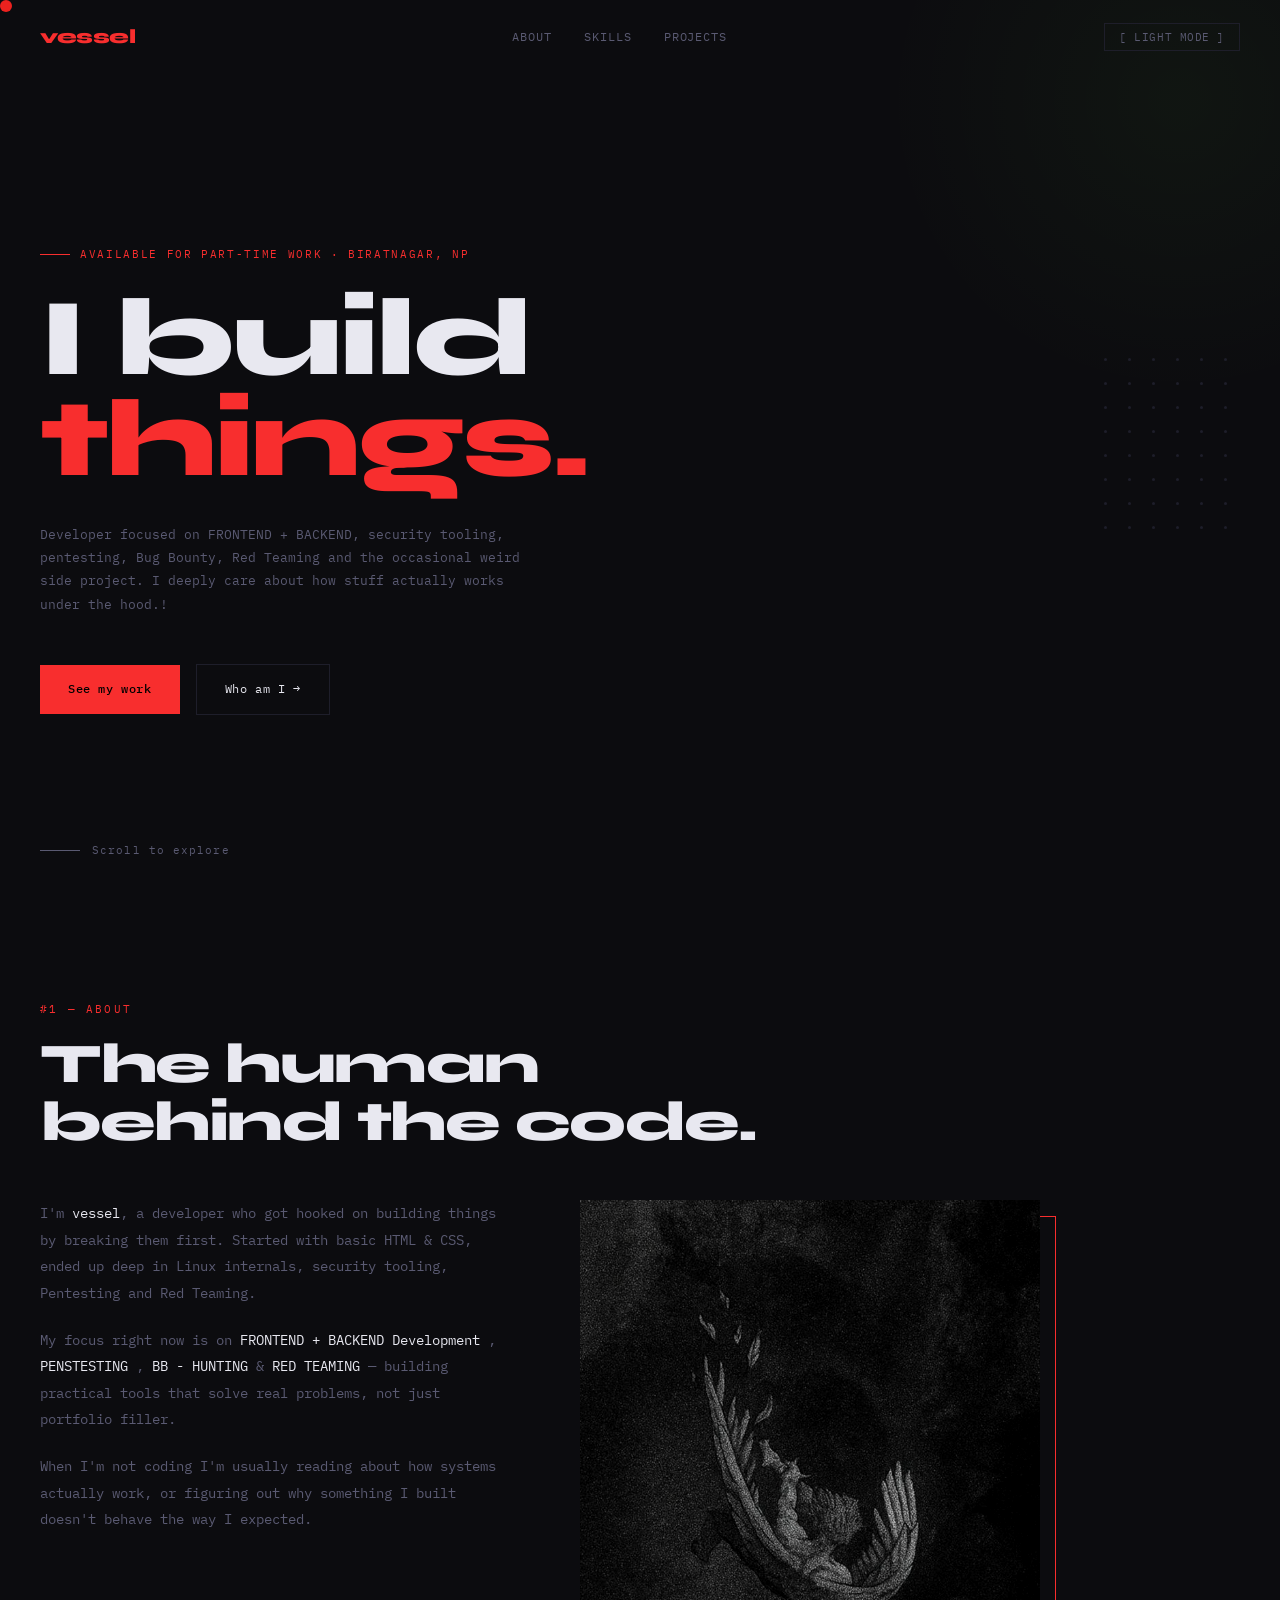
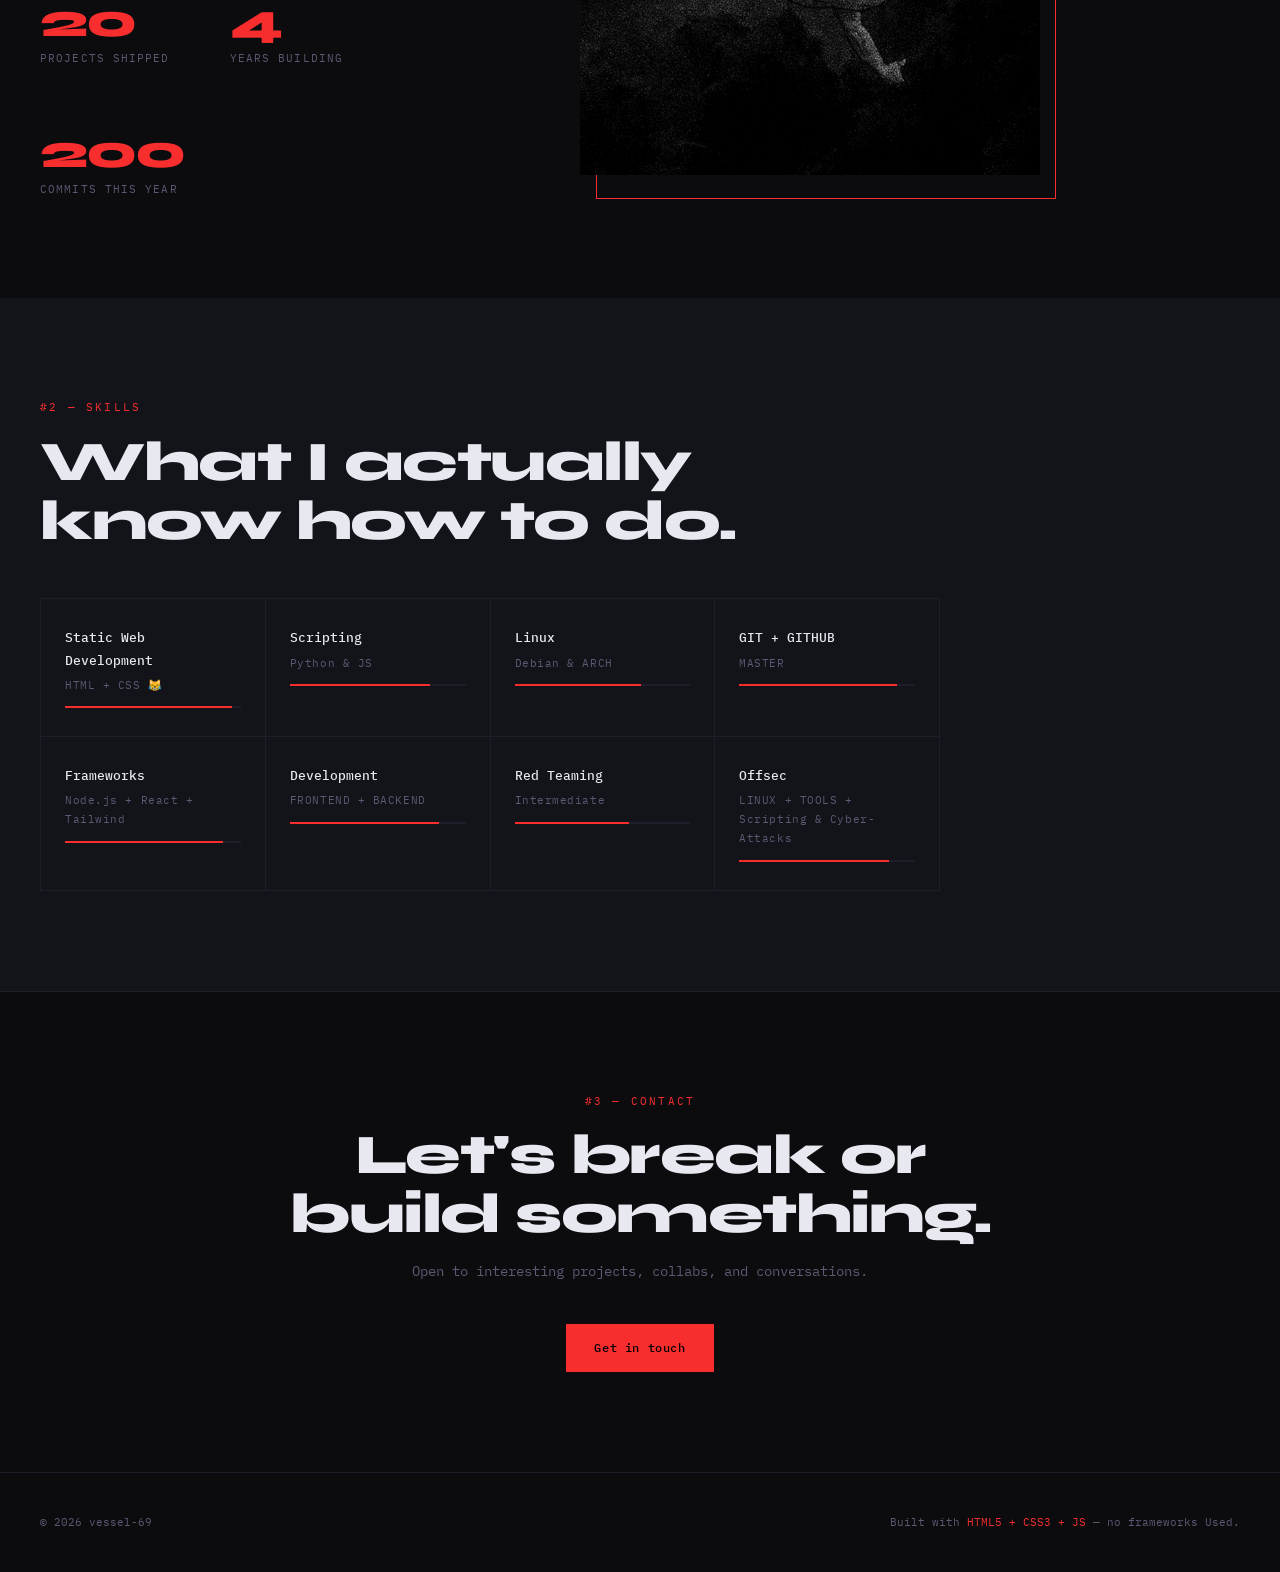
==== index.html @ cacdf724 "feat: index files finalized" ====
<!DOCTYPE html>
<html lang="en">

<head>
    <meta charset="UTF-8">
    <meta name="viewport" content="width=device-width, initial-scale=1.0">
    <title>vessel</title>
    <link rel="preconnect" href="https://fonts.googleapis.com">
    <link
        href="https://fonts.googleapis.com/css2?family=Syne:wght@700;800&family=IBM+Plex+Mono:wght@400;500&display=swap"
        rel="stylesheet">
    <link rel="stylesheet" href="/design/index.css">    
</head>

<body>

    <div id="cursor"></div>

    <nav id="nav">
        <a href="index.html" class="logo">vessel</a>
        <ul class="nav-links">
            <li><a href="#about" onclick="handleNavClick(this)">About</a></li>
            <li><a href="#skills" onclick="handleNavClick(this)">Skills</a></li>
            <li><a href="projects.html">Projects</a></li>
        </ul>
        <button class="theme-btn" onclick="switchTheme()">[ LIGHT MODE ]</button>
    </nav>

    <section class="hero">
        <div class="hero-tag">Available for Part-time work · Biratnagar, NP</div>
        <h1>
            I build<br>
            <span class="scramble" id="scramble-word">things.</span>
        </h1>
        <p class="hero-sub">
            Developer focused on FRONTEND + BACKEND, security tooling, pentesting, Bug Bounty, Red Teaming and the occasional weird side project.
            I deeply care about how stuff actually works under the hood.!
        </p>
        <div class="hero-actions">
            <a href="projects.html" class="btn-primary">See my work</a>
            <a href="#about" class="btn-ghost">Who am I →</a>
        </div>
        <div class="scroll-hint"><span class="line"></span>Scroll to explore</div>

        <!-- dot grid decoration -->
        <div class="grid-deco">

        </div>
    </section>

    <section id="about">
        <div class="section-label">#1 — About</div>
        <h2>The human<br>behind the code.</h2>

        <div class="about-grid fade-in">
            <div class="about-text">
                <p>
                    I'm <span>vessel</span>, a developer who got hooked on building things by breaking them first.
                    Started with basic HTML & CSS, ended up deep in Linux internals, security tooling, Pentesting and Red Teaming.
                </p>
                <p>
                    My focus right now is on <span>FRONTEND + BACKEND Development</span> , <span>PENSTESTING</span> , <span>BB - HUNTING</span> & <span>RED TEAMING</span> — building
                    practical tools
                    that solve real problems, not just portfolio filler.
                </p>
                <p>
                    When I'm not coding I'm usually reading about how systems actually work, or figuring out why
                    something I built doesn't behave the way I expected.
                </p>

                <div class="stats-row">
                    <div class="stat">
                        <span class="stat-num" data-target="30">0</span>
                        <span class="stat-label">Projects shipped</span>
                    </div>
                    <div class="stat">
                        <span class="stat-num" data-target="4">0</span>
                        <span class="stat-label">Years building</span>
                    </div>
                    <div class="stat">
                        <span class="stat-num" data-target="400">0</span>
                        <span class="stat-label">Commits this year</span>
                    </div>
                </div>
            </div>

            <div class="about-img-wrap">
                <img src="/public/icarus.jpeg"
                    alt="Developer at work" />
            </div>
        </div>
    </section>

    <section id="skills" class="skills-section">
        <div class="section-label">#2 — Skills</div>
        <h2>What I actually<br>know how to do.</h2>

        <div class="skills-grid fade-in">
            <div class="skill-card">
                <div class="skill-name">Static Web Development</div>
                <div class="skill-level">HTML + CSS 😹</div>
                <div class="skill-bar-wrap">
                    <div class="skill-bar" data-width="95"></div>
                </div>
            </div>
            <div class="skill-card">
                <div class="skill-name">Scripting</div>
                <div class="skill-level">Python & JS</div>
                <div class="skill-bar-wrap">
                    <div class="skill-bar" data-width="80"></div>
                </div>
            </div>
            <div class="skill-card">
                <div class="skill-name">Linux</div>
                <div class="skill-level">Debian & ARCH</div>
                <div class="skill-bar-wrap">
                    <div class="skill-bar" data-width="72"></div>
                </div>
            </div>
            <div class="skill-card">
                <div class="skill-name">GIT + GITHUB</div>
                <div class="skill-level">MASTER</div>
                <div class="skill-bar-wrap">
                    <div class="skill-bar" data-width="90"></div>
                </div>
            </div>
            <div class="skill-card">
                <div class="skill-name">Frameworks</div>
                <div class="skill-level">Node.js + React + Tailwind</div>
                <div class="skill-bar-wrap">
                    <div class="skill-bar" data-width="90"></div>
                </div>
            </div>
            <div class="skill-card">
                <div class="skill-name">Development</div>
                <div class="skill-level">FRONTEND + BACKEND</div>
                <div class="skill-bar-wrap">
                    <div class="skill-bar" data-width="85"></div>
                </div>
            </div>
            <div class="skill-card">
                <div class="skill-name">Red Teaming</div>
                <div class="skill-level">Intermediate</div>
                <div class="skill-bar-wrap">
                    <div class="skill-bar" data-width="65"></div>
                </div>
            </div>
             <div class="skill-card">
                <div class="skill-name">Offsec</div>
                <div class="skill-level">LINUX + TOOLS + Scripting & Cyber-Attacks</div>
                <div class="skill-bar-wrap">
                    <div class="skill-bar" data-width="85"></div>
                </div>
            </div>
        </div>
    </section>

    <section class="cta-section">
        <div class="section-label">#3 — Contact</div>
        <h2>Let's break or <br>build something.</h2>
        <p>Open to interesting projects, collabs, and conversations.</p>
        <a href="https://github.com/vessel-69" target="_blank" class="btn-primary">Get in touch</a>
    </section>

    <footer id="footer">
        <span>© 2026 vessel-69</span>
        <span>Built with <a href="#footer">HTML5 + CSS3 + JS</a> — no frameworks Used.</span>
    </footer>

    <script>

        // cursor follow

        const cursor = document.getElementById('cursor');
        document.addEventListener('mousemove', e => {
            cursor.style.left = e.clientX - 6 + 'px';
            cursor.style.top = e.clientY - 6 + 'px';
        });
        document.querySelectorAll('a, button').forEach(el => {
            el.addEventListener('mouseenter', () => cursor.classList.add('big'));
            el.addEventListener('mouseleave', () => cursor.classList.remove('big'));
        });

        // nav-scroll state

        window.addEventListener('scroll', () => {
            document.getElementById('nav').classList.toggle('scrolled', window.scrollY > 60);
        });

        // Change theme

        let isDark = true;
        function switchTheme() {
            isDark = !isDark;
            document.body.classList.toggle('light', !isDark);
            document.querySelector('.theme-btn').textContent = isDark ? '[ LIGHT MODE ]' : '[ DARK MODE ]';
        }

        // React to User

        function handleNavClick(el) {
            document.querySelectorAll('.nav-links a').forEach(a => a.style.color = '');
            el.style.color = 'var(--accent)';
            setTimeout(() => el.style.color = '', 2000);
        }

        // scramble text on load

        const words = ['things.', 'tools.', 'ideas.', 'weird stuff.', 'futures.'];
        let wordIdx = 0;
        const scrambleEl = document.getElementById('scramble-word');
        const chars = 'ABCDEFGHIJKLMNOPQRSTUVWXYZabcdefghijklmnopqrstuvwxyz0123456789#@!';

        function scrambleText(target) {
            let iters = 0;
            const interval = setInterval(() => {
                scrambleEl.textContent = target.split('').map((ch, i) => {
                    if (i < iters) return target[i];
                    return chars[Math.floor(Math.random() * chars.length)];
                }).join('');
                iters += 1.2;
                if (iters >= target.length + 1) clearInterval(interval);
            }, 40);
        }

        // cycle words every 3 seconds

        setInterval(() => {
            wordIdx = (wordIdx + 1) % words.length;
            scrambleText(words[wordIdx]);
        }, 3000);


        // generate dots for grid decoration

        const dotGrid = document.querySelector('.grid-deco');
        for (let i = 0; i < 48; i++) {
            const dot = document.createElement('span');
            dot.style.animationDelay = (Math.random() * 3).toFixed(1) + 's';
            dotGrid.appendChild(dot);
        }

        // fade in on scroll + animate skill bars

        const observer = new IntersectionObserver(entries => {
            entries.forEach(entry => {
                if (!entry.isIntersecting) return;
                entry.target.classList.add('visible');

                // animate stat counters

                entry.target.querySelectorAll('.stat-num[data-target]').forEach(el => {
                    const end = +el.dataset.target;
                    let cur = 0;
                    const step = Math.ceil(end / 40);
                    const timer = setInterval(() => {
                        cur = Math.min(cur + step, end);
                        el.textContent = cur;
                        if (cur >= end) clearInterval(timer);
                    }, 30);
                });

                // animate skill bars

                entry.target.querySelectorAll('.skill-bar[data-width]').forEach(bar => {
                    bar.style.width = bar.dataset.width + '%';
                });
            });
        }, { threshold: 0.15 });

        document.querySelectorAll('.fade-in').forEach(el => observer.observe(el));

        
        scrambleText(words[0]);
    </script>
</body>

</html>
---- design/index.css ----
*,
*::before,
*::after {
  box-sizing: border-box;
  margin: 0;
  padding: 0;
}



:root {
  --bg: #0c0c0f;
  --surface: #13131a;
  --border: #1e1e2a;
  --text: #e8e8f0;
  --muted: #5a5a72;
  --accent: #f82e2e;
  --accent2: #30fbd6;
  --danger: #f318b9;
}

html {
  scroll-behavior: smooth;
}

body {
  background: var(--bg);
  color: var(--text);
  font-family: "IBM Plex Mono", monospace;
  font-size: 14px;
  line-height: 1.7;
  cursor: none;
}

/* custom cursor */
#cursor {
  width: 12px;
  height: 12px;
  background: var(--accent);
  border-radius: 50%;
  position: fixed;
  top: 0;
  left: 0;
  pointer-events: none;
  z-index: 9999;
  transition:
    transform 0.1s ease,
    opacity 0.2s;
  mix-blend-mode: difference;
}

#cursor.big {
  transform: scale(4);
  opacity: 0.4;
}

nav {
  position: fixed;
  top: 0;
  left: 0;
  right: 0;
  z-index: 100;
  display: flex;
  justify-content: space-between;
  align-items: center;
  padding: 20px 40px;
  border-bottom: 1px solid transparent;
  transition:
    border-color 0.3s,
    background 0.3s;
}

nav.scrolled {
  border-color: var(--border);
  background: rgba(12, 12, 15, 0.9);
  backdrop-filter: blur(10px);
}

.logo {
  font-family: "Syne", sans-serif;
  font-size: 20px;
  font-weight: 800;
  color: var(--accent);
  text-decoration: none;
  letter-spacing: -0.5px;
}

.nav-links {
  display: flex;
  gap: 32px;
  list-style: none;
}

.nav-links a {
  color: var(--muted);
  text-decoration: none;
  font-size: 12px;
  letter-spacing: 0.08em;
  text-transform: uppercase;
  transition: color 0.2s;
  position: relative;
}

.nav-links a::after {
  content: "";
  position: absolute;
  bottom: -3px;
  left: 0;
  width: 0;
  height: 1px;
  background: var(--accent);
  transition: width 0.25s ease;
}

.nav-links a:hover {
  color: var(--accent);
}

.nav-links a:hover::after {
  width: 100%;
}

.theme-btn {
  background: none;
  border: 1px solid var(--border);
  color: var(--muted);
  font-family: "IBM Plex Mono", monospace;
  font-size: 11px;
  padding: 6px 14px;
  cursor: none;
  transition: all 0.2s;
  letter-spacing: 0.05em;
}

.theme-btn:hover {
  border-color: var(--accent);
  color: var(--accent);
}

/* hero */
.hero {
  min-height: 100vh;
  display: flex;
  flex-direction: column;
  justify-content: center;
  padding: 120px 40px 60px;
  position: relative;
  overflow: hidden;
}

.hero::before {
  content: "";
  position: absolute;
  top: -200px;
  right: -200px;
  width: 600px;
  height: 600px;
  background: radial-gradient(
    circle,
    rgba(127, 255, 80, 0.04) 0%,
    transparent 70%
  );
  pointer-events: none;
}

.hero-tag {
  font-size: 11px;
  color: var(--accent);
  letter-spacing: 0.15em;
  text-transform: uppercase;
  margin-bottom: 24px;
  display: flex;
  align-items: center;
  gap: 10px;
}

.hero-tag::before {
  content: "";
  display: block;
  width: 30px;
  height: 1px;
  background: var(--accent);
}

h1 {
  font-family: "Syne", sans-serif;
  font-size: clamp(52px, 9vw, 110px);
  font-weight: 800;
  line-height: 0.92;
  letter-spacing: -3px;
  margin-bottom: 32px;
}

h1 .scramble {
  color: var(--accent);
  display: inline-block;
}

.hero-sub {
  max-width: 480px;
  color: var(--muted);
  font-size: 13px;
  line-height: 1.8;
  margin-bottom: 48px;
}

.hero-actions {
  display: flex;
  gap: 16px;
  align-items: center;
  flex-wrap: wrap;
}

.btn-primary {
  background: var(--accent);
  color: #000;
  font-family: "IBM Plex Mono", monospace;
  font-size: 12px;
  font-weight: 500;
  padding: 14px 28px;
  border: none;
  cursor: none;
  text-decoration: none;
  display: inline-block;
  letter-spacing: 0.05em;
  transition:
    transform 0.15s,
    box-shadow 0.2s;
}

.btn-primary:hover {
  transform: translateY(-2px);
  box-shadow: 0 8px 24px rgba(127, 255, 80, 0.25);
}

.btn-ghost {
  color: var(--text);
  font-family: "IBM Plex Mono", monospace;
  font-size: 12px;
  text-decoration: none;
  padding: 14px 28px;
  border: 1px solid var(--border);
  display: inline-block;
  letter-spacing: 0.05em;
  transition: all 0.2s;
}

.btn-ghost:hover {
  border-color: var(--accent2);
  color: var(--accent2);
}

/* scroll indicator */
.scroll-hint {
  position: absolute;
  bottom: 40px;
  left: 40px;
  display: flex;
  align-items: center;
  gap: 12px;
  color: var(--muted);
  font-size: 11px;
  letter-spacing: 0.1em;
}

.scroll-hint .line {
  width: 40px;
  height: 1px;
  background: var(--muted);
  animation: expandLine 2s ease-in-out infinite;
}

@keyframes expandLine {
  0%,
  100% {
    width: 20px;
    opacity: 0.3;
  }

  50% {
    width: 50px;
    opacity: 1;
  }
}

/* grid decoration */
.grid-deco {
  position: absolute;
  right: 40px;
  top: 50%;
  transform: translateY(-50%);
  display: grid;
  grid-template-columns: repeat(6, 16px);
  grid-template-rows: repeat(8, 16px);
  gap: 8px;
}

.grid-deco span {
  width: 3px;
  height: 3px;
  background: var(--border);
  border-radius: 50%;
  animation: dotPulse 3s ease-in-out infinite;
}

.grid-deco span:nth-child(odd) {
  animation-delay: 0.5s;
}

@keyframes dotPulse {
  0%,
  100% {
    opacity: 0.3;
  }

  50% {
    opacity: 1;
    background: var(--accent);
  }
}

/* sections */
section {
  padding: 100px 40px;
}

.section-label {
  font-size: 11px;
  color: var(--accent);
  letter-spacing: 0.2em;
  text-transform: uppercase;
  margin-bottom: 16px;
}

h2 {
  font-family: "Syne", sans-serif;
  font-size: clamp(32px, 5vw, 56px);
  font-weight: 800;
  letter-spacing: -1.5px;
  margin-bottom: 48px;
  line-height: 1.05;
}

/* about */
.about-grid {
  display: grid;
  grid-template-columns: 1fr 1fr;
  gap: 80px;
  align-items: start;
  max-width: 1000px;
}

.about-text p {
  color: var(--muted);
  margin-bottom: 20px;
  line-height: 1.9;
}

.about-text p span {
  color: var(--text);
}

.about-img-wrap {
  position: relative;
}

.about-img-wrap img {
  width: 100%;
  aspect-ratio: 4/5;
  object-fit: cover;
  filter: grayscale(60%) contrast(1.1);
  transition: filter 0.4s;
}

.about-img-wrap:hover img {
  filter: grayscale(0%) contrast(1.05);
}

.about-img-wrap::after {
  content: "";
  position: absolute;
  top: 16px;
  right: -16px;
  width: 100%;
  height: 100%;
  border: 1px solid var(--accent);
  z-index: -1;
  transition:
    top 0.3s,
    right 0.3s;
}

.about-img-wrap:hover::after {
  top: 8px;
  right: -8px;
}

/* skills */
.skills-section {
  background: var(--surface);
}

.skills-grid {
  display: grid;
  grid-template-columns: repeat(auto-fill, minmax(200px, 1fr));
  gap: 1px;
  border: 1px solid var(--border);
  background: var(--border);
  max-width: 900px;
}

.skill-card {
  background: var(--surface);
  padding: 28px 24px;
  transition: background 0.2s;
  position: relative;
  overflow: hidden;
}

.skill-card::before {
  content: "";
  position: absolute;
  bottom: 0;
  left: 0;
  width: 0;
  height: 2px;
  background: var(--accent);
  transition: width 0.3s ease;
}

.skill-card:hover {
  background: #16161f;
}

.skill-card:hover::before {
  width: 100%;
}

.skill-name {
  font-size: 13px;
  font-weight: 500;
  margin-bottom: 4px;
  color: var(--text);
}

.skill-level {
  font-size: 11px;
  color: var(--muted);
  letter-spacing: 0.05em;
}

.skill-bar-wrap {
  margin-top: 12px;
  height: 2px;
  background: var(--border);
}

.skill-bar {
  height: 100%;
  background: var(--accent);
  width: 0;
  transition: width 1.2s cubic-bezier(0.23, 1, 0.32, 1);
}

/* counter thing */
.stats-row {
  display: flex;
  gap: 60px;
  margin-top: 64px;
  flex-wrap: wrap;
}

.stat {
  display: flex;
  flex-direction: column;
  gap: 4px;
}

.stat-num {
  font-family: "Syne", sans-serif;
  font-size: 48px;
  font-weight: 800;
  color: var(--accent);
  line-height: 1;
  letter-spacing: -2px;
}

.stat-label {
  font-size: 11px;
  color: var(--muted);
  letter-spacing: 0.1em;
  text-transform: uppercase;
}

/* contact teaser */
.cta-section {
  text-align: center;
  border-top: 1px solid var(--border);
}

.cta-section h2 {
  margin-bottom: 16px;
}

.cta-section p {
  color: var(--muted);
  margin-bottom: 40px;
}

/* click counter UI */
.interaction-zone {
  position: fixed;
  bottom: 30px;
  right: 40px;
  font-size: 11px;
  color: var(--muted);
  letter-spacing: 0.08em;
  z-index: 50;
}

.interaction-zone span {
  color: var(--accent);
  font-family: "Syne", sans-serif;
  font-size: 18px;
}

/* light mode overrides */
body.light {
  --bg: #f0efe8;
  --surface: #e8e7de;
  --border: #d0cfc5;
  --text: #1a1a20;
  --muted: #6a6a60;
}

/* animations for page load */
.fade-in {
  opacity: 0;
  transform: translateY(20px);
  transition:
    opacity 0.6s ease,
    transform 0.6s ease;
}

.fade-in.visible {
  opacity: 1;
  transform: translateY(0);
}

footer {
  padding: 40px;
  border-top: 1px solid var(--border);
  display: flex;
  justify-content: space-between;
  align-items: center;
  color: var(--muted);
  font-size: 11px;
}

footer a {
  color: var(--accent);
  text-decoration: none;
}

@media (max-width: 768px) {
  nav {
    padding: 16px 20px;
  }

  .hero {
    padding: 100px 20px 60px;
  }

  h1 {
    letter-spacing: -2px;
  }

  .about-grid {
    grid-template-columns: 1fr;
    gap: 40px;
  }

  .grid-deco {
    display: none;
  }

  section {
    padding: 60px 20px;
  }

  footer {
    flex-direction: column;
    gap: 12px;
    text-align: center;
  }
}
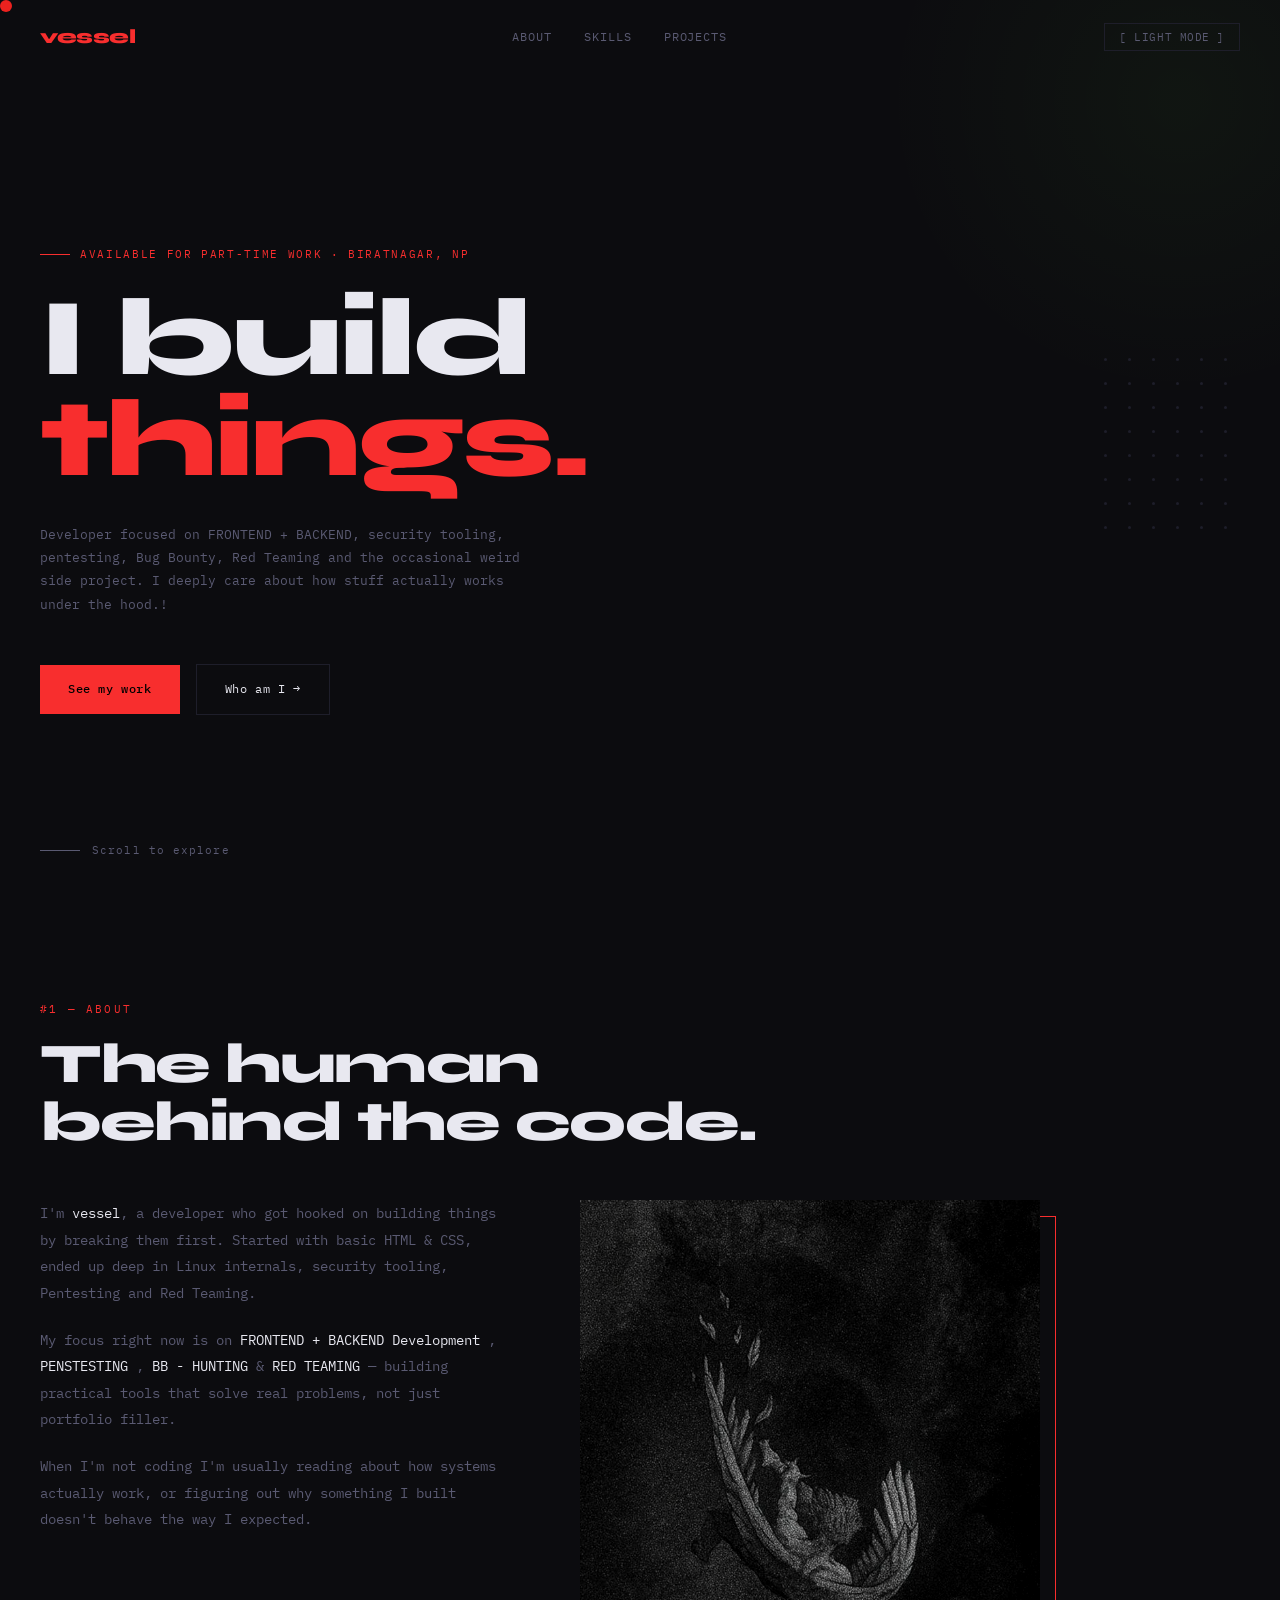
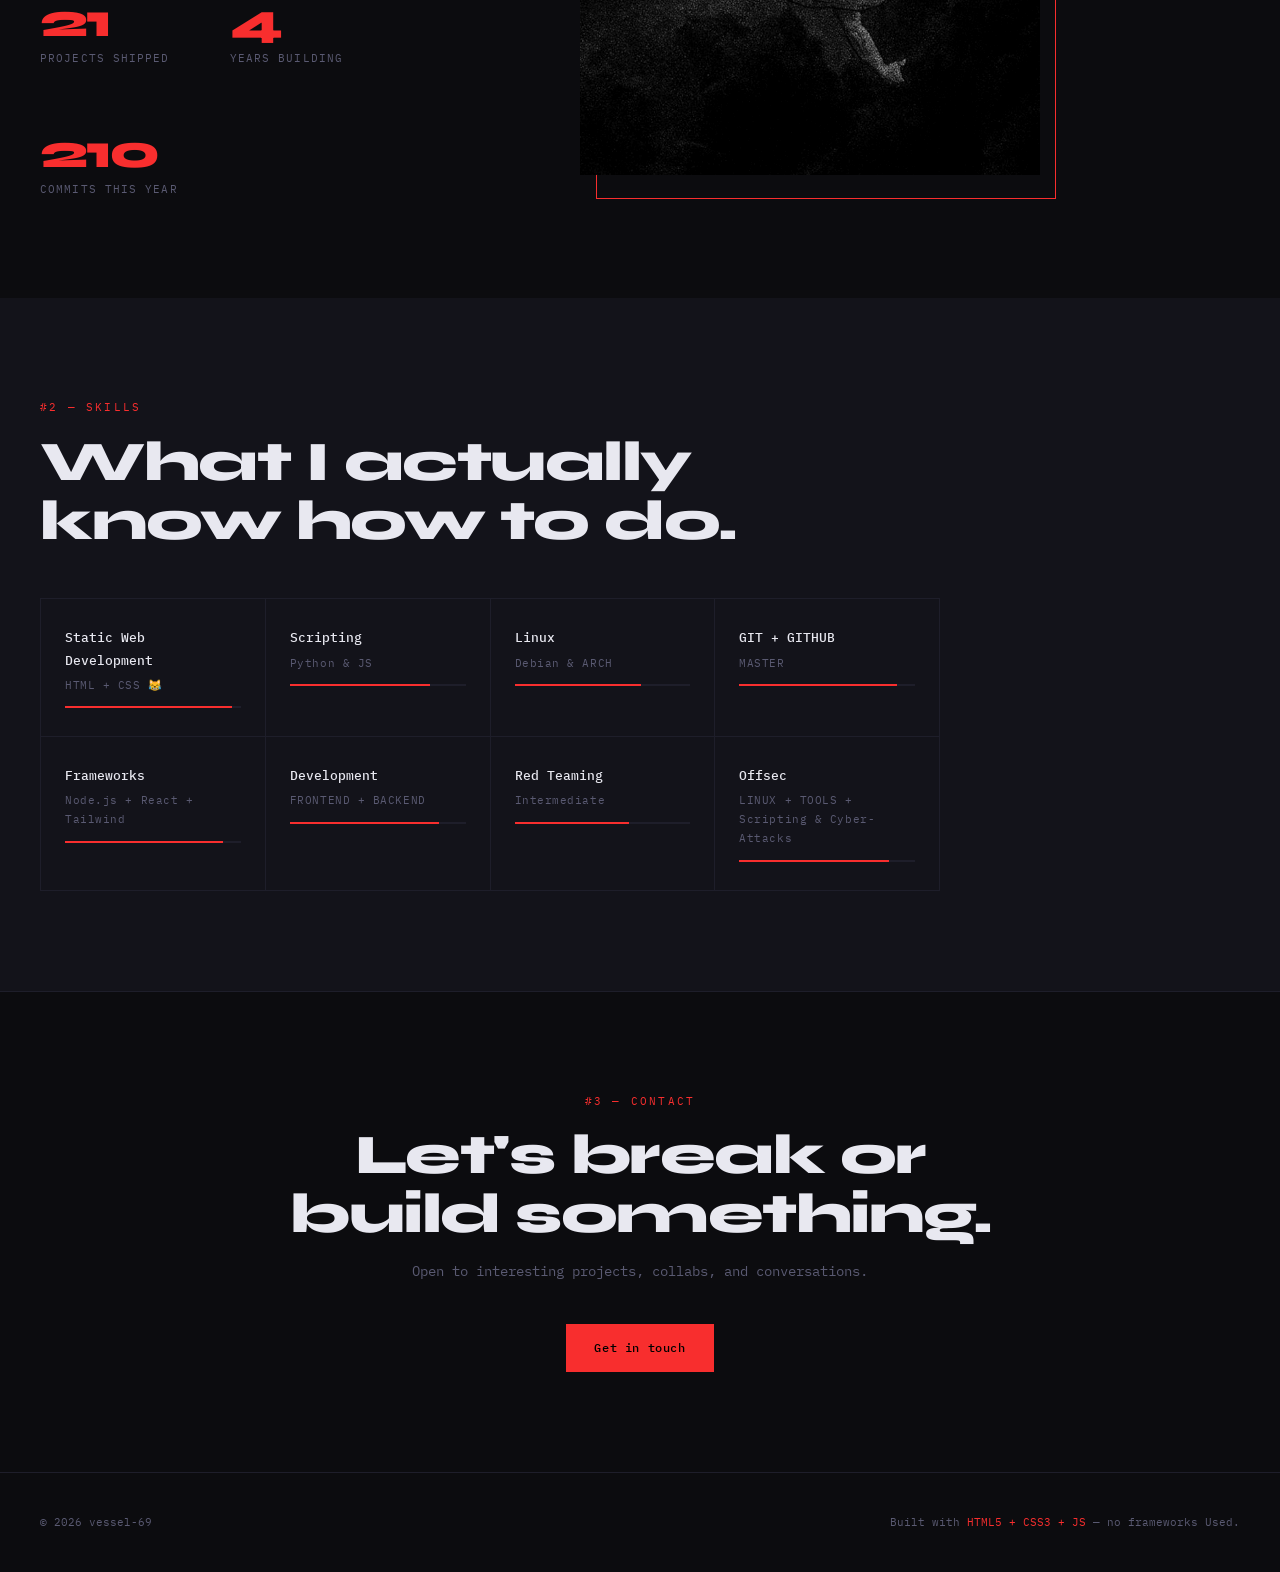
==== commit 46118164: "feat: SEO TAGS added" ====
--- a/index.html
+++ b/index.html
@@ -1,278 +1,389 @@
-<!DOCTYPE html>
+<!doctype html>
 <html lang="en">
-
-<head>
-    <meta charset="UTF-8">
-    <meta name="viewport" content="width=device-width, initial-scale=1.0">
+  <head>
+    <meta charset="UTF-8" />
+    <meta name="viewport" content="width=device-width, initial-scale=1.0" />
     <title>vessel</title>
-    <link rel="preconnect" href="https://fonts.googleapis.com">
+    <link rel="preconnect" href="https://fonts.googleapis.com" />
     <link
-        href="https://fonts.googleapis.com/css2?family=Syne:wght@700;800&family=IBM+Plex+Mono:wght@400;500&display=swap"
-        rel="stylesheet">
-    <link rel="stylesheet" href="/design/index.css">    
-</head>
-
-<body>
-
+      href="https://fonts.googleapis.com/css2?family=Syne:wght@700;800&family=IBM+Plex+Mono:wght@400;500&display=swap"
+      rel="stylesheet"
+    />
+    <link rel="stylesheet" href="/design/index.css" />
+    <!-- Primary SEO -->
+    <meta name="title" content="Vessel" />
+    <meta name="description" content="Demo Portfolio of Vessel" />
+    <meta
+      name="keywords"
+      content="Vessel, vessel-69, developer portfolio, frontend developer, backend developer, cybersecurity, pentesting, red teaming, bug bounty, Linux, HTML, CSS, JavaScript, Python"
+    />
+    <meta name="author" content="Vessel" />
+    <meta name="creator" content="Vessel" />
+    <meta name="robots" content="index, follow" />
+    <meta name="language" content="English" />
+    <meta name="theme-color" content="#080b0f" />
+
+    <!-- Viewport -->
+    <meta name="viewport" content="width=device-width, initial-scale=1.0" />
+
+    <!-- Canonical -->
+    <link rel="canonical" href="https://waffles-demo-rosy.vercel.app/" />
+
+    <!-- Favicons -->
+    <link rel="icon" href="/public/waffle-demo.png" type="image/png" />
+    <link rel="apple-touch-icon" href="/public/waffle-demo.png" />
+
+    <!-- Open Graph / Facebook / Discord / LinkedIn -->
+    <meta property="og:type" content="website" />
+    <meta property="og:url" content="https://waffles-demo-rosy.vercel.app/" />
+    <meta
+      property="og:title"
+      content="Vessel | Developer, Security Learner & Builder"
+    />
+    <meta
+      property="og:description"
+      content="A dark, minimal portfolio website showcasing development, security tooling, pentesting, Linux, and experimental side projects."
+    />
+    <meta
+      property="og:image"
+      content="https://waffles-demo-rosy.vercel.app/public/waffle-demo.png"
+    />
+    <meta
+      property="og:image:alt"
+      content="Preview image of Vessel portfolio website"
+    />
+    <meta property="og:site_name" content="Vessel Portfolio" />
+
+    <!-- Twitter / X -->
+    <meta name="twitter:card" content="summary_large_image" />
+    <meta name="twitter:url" content="https://waffles-demo-rosy.vercel.app/" />
+    <meta
+      name="twitter:title"
+      content="Vessel | Developer, Security Learner & Builder"
+    />
+    <meta
+      name="twitter:description"
+      content="Portfolio of Vessel, a frontend/backend developer focused on security tooling, pentesting, red teaming, Linux, and weird side projects."
+    />
+    <meta
+      name="twitter:image"
+      content="https://waffles-demo-rosy.vercel.app/public/waffle-demo.png"
+    />
+    <meta
+      name="twitter:image:alt"
+      content="Preview image of Vessel portfolio website"
+    />
+
+    <!-- Structured Data -->
+    <script type="application/ld+json">
+      {
+        "@context": "https://schema.org",
+        "@type": "Person",
+        "name": "Vessel",
+        "url": "https://waffles-demo-rosy.vercel.app/",
+        "sameAs": ["https://github.com/vessel-69"],
+        "jobTitle": "Frontend and Backend Developer",
+        "knowsAbout": [
+          "Frontend Development",
+          "Backend Development",
+          "Cybersecurity",
+          "Pentesting",
+          "Red Teaming",
+          "Bug Bounty",
+          "Linux",
+          "Python",
+          "JavaScript"
+        ],
+        "description": "Developer focused on frontend, backend, security tooling, pentesting, red teaming, and practical side projects."
+      }
+    </script>
+  </head>
+
+  <body>
     <div id="cursor"></div>
 
     <nav id="nav">
-        <a href="index.html" class="logo">vessel</a>
-        <ul class="nav-links">
-            <li><a href="#about" onclick="handleNavClick(this)">About</a></li>
-            <li><a href="#skills" onclick="handleNavClick(this)">Skills</a></li>
-            <li><a href="projects.html">Projects</a></li>
-        </ul>
-        <button class="theme-btn" onclick="switchTheme()">[ LIGHT MODE ]</button>
+      <a href="index.html" class="logo">vessel</a>
+      <ul class="nav-links">
+        <li><a href="#about" onclick="handleNavClick(this)">About</a></li>
+        <li><a href="#skills" onclick="handleNavClick(this)">Skills</a></li>
+        <li><a href="/page/projects.html">Projects</a></li>
+      </ul>
+      <button class="theme-btn" onclick="switchTheme()">[ LIGHT MODE ]</button>
     </nav>
 
     <section class="hero">
-        <div class="hero-tag">Available for Part-time work · Biratnagar, NP</div>
-        <h1>
-            I build<br>
-            <span class="scramble" id="scramble-word">things.</span>
-        </h1>
-        <p class="hero-sub">
-            Developer focused on FRONTEND + BACKEND, security tooling, pentesting, Bug Bounty, Red Teaming and the occasional weird side project.
-            I deeply care about how stuff actually works under the hood.!
-        </p>
-        <div class="hero-actions">
-            <a href="projects.html" class="btn-primary">See my work</a>
-            <a href="#about" class="btn-ghost">Who am I →</a>
-        </div>
-        <div class="scroll-hint"><span class="line"></span>Scroll to explore</div>
-
-        <!-- dot grid decoration -->
-        <div class="grid-deco">
-
-        </div>
+      <div class="hero-tag">Available for Part-time work · Biratnagar, NP</div>
+      <h1>
+        I build<br />
+        <span class="scramble" id="scramble-word">things.</span>
+      </h1>
+      <p class="hero-sub">
+        Developer focused on FRONTEND + BACKEND, security tooling, pentesting,
+        Bug Bounty, Red Teaming and the occasional weird side project. I deeply
+        care about how stuff actually works under the hood.!
+      </p>
+      <div class="hero-actions">
+        <a href="/page/projects.html" class="btn-primary">See my work</a>
+        <a href="#about" class="btn-ghost">Who am I →</a>
+      </div>
+      <div class="scroll-hint"><span class="line"></span>Scroll to explore</div>
+
+      <!-- dot grid decoration -->
+      <div class="grid-deco"></div>
     </section>
 
     <section id="about">
-        <div class="section-label">#1 — About</div>
-        <h2>The human<br>behind the code.</h2>
-
-        <div class="about-grid fade-in">
-            <div class="about-text">
-                <p>
-                    I'm <span>vessel</span>, a developer who got hooked on building things by breaking them first.
-                    Started with basic HTML & CSS, ended up deep in Linux internals, security tooling, Pentesting and Red Teaming.
-                </p>
-                <p>
-                    My focus right now is on <span>FRONTEND + BACKEND Development</span> , <span>PENSTESTING</span> , <span>BB - HUNTING</span> & <span>RED TEAMING</span> — building
-                    practical tools
-                    that solve real problems, not just portfolio filler.
-                </p>
-                <p>
-                    When I'm not coding I'm usually reading about how systems actually work, or figuring out why
-                    something I built doesn't behave the way I expected.
-                </p>
-
-                <div class="stats-row">
-                    <div class="stat">
-                        <span class="stat-num" data-target="30">0</span>
-                        <span class="stat-label">Projects shipped</span>
-                    </div>
-                    <div class="stat">
-                        <span class="stat-num" data-target="4">0</span>
-                        <span class="stat-label">Years building</span>
-                    </div>
-                    <div class="stat">
-                        <span class="stat-num" data-target="400">0</span>
-                        <span class="stat-label">Commits this year</span>
-                    </div>
-                </div>
+      <div class="section-label">#1 — About</div>
+      <h2>The human<br />behind the code.</h2>
+
+      <div class="about-grid fade-in">
+        <div class="about-text">
+          <p>
+            I'm <span>vessel</span>, a developer who got hooked on building
+            things by breaking them first. Started with basic HTML & CSS, ended
+            up deep in Linux internals, security tooling, Pentesting and Red
+            Teaming.
+          </p>
+          <p>
+            My focus right now is on
+            <span>FRONTEND + BACKEND Development</span> ,
+            <span>PENSTESTING</span> , <span>BB - HUNTING</span> &
+            <span>RED TEAMING</span> — building practical tools that solve real
+            problems, not just portfolio filler.
+          </p>
+          <p>
+            When I'm not coding I'm usually reading about how systems actually
+            work, or figuring out why something I built doesn't behave the way I
+            expected.
+          </p>
+
+          <div class="stats-row">
+            <div class="stat">
+              <span class="stat-num" data-target="30">0</span>
+              <span class="stat-label">Projects shipped</span>
             </div>
-
-            <div class="about-img-wrap">
-                <img src="/public/icarus.jpeg"
-                    alt="Developer at work" />
+            <div class="stat">
+              <span class="stat-num" data-target="4">0</span>
+              <span class="stat-label">Years building</span>
             </div>
-        </div>
+            <div class="stat">
+              <span class="stat-num" data-target="400">0</span>
+              <span class="stat-label">Commits this year</span>
+            </div>
+          </div>
+        </div>
+
+        <div class="about-img-wrap">
+          <img src="/public/icarus.jpeg" alt="Developer at work" />
+        </div>
+      </div>
     </section>
 
     <section id="skills" class="skills-section">
-        <div class="section-label">#2 — Skills</div>
-        <h2>What I actually<br>know how to do.</h2>
-
-        <div class="skills-grid fade-in">
-            <div class="skill-card">
-                <div class="skill-name">Static Web Development</div>
-                <div class="skill-level">HTML + CSS 😹</div>
-                <div class="skill-bar-wrap">
-                    <div class="skill-bar" data-width="95"></div>
-                </div>
-            </div>
-            <div class="skill-card">
-                <div class="skill-name">Scripting</div>
-                <div class="skill-level">Python & JS</div>
-                <div class="skill-bar-wrap">
-                    <div class="skill-bar" data-width="80"></div>
-                </div>
-            </div>
-            <div class="skill-card">
-                <div class="skill-name">Linux</div>
-                <div class="skill-level">Debian & ARCH</div>
-                <div class="skill-bar-wrap">
-                    <div class="skill-bar" data-width="72"></div>
-                </div>
-            </div>
-            <div class="skill-card">
-                <div class="skill-name">GIT + GITHUB</div>
-                <div class="skill-level">MASTER</div>
-                <div class="skill-bar-wrap">
-                    <div class="skill-bar" data-width="90"></div>
-                </div>
-            </div>
-            <div class="skill-card">
-                <div class="skill-name">Frameworks</div>
-                <div class="skill-level">Node.js + React + Tailwind</div>
-                <div class="skill-bar-wrap">
-                    <div class="skill-bar" data-width="90"></div>
-                </div>
-            </div>
-            <div class="skill-card">
-                <div class="skill-name">Development</div>
-                <div class="skill-level">FRONTEND + BACKEND</div>
-                <div class="skill-bar-wrap">
-                    <div class="skill-bar" data-width="85"></div>
-                </div>
-            </div>
-            <div class="skill-card">
-                <div class="skill-name">Red Teaming</div>
-                <div class="skill-level">Intermediate</div>
-                <div class="skill-bar-wrap">
-                    <div class="skill-bar" data-width="65"></div>
-                </div>
-            </div>
-             <div class="skill-card">
-                <div class="skill-name">Offsec</div>
-                <div class="skill-level">LINUX + TOOLS + Scripting & Cyber-Attacks</div>
-                <div class="skill-bar-wrap">
-                    <div class="skill-bar" data-width="85"></div>
-                </div>
-            </div>
-        </div>
+      <div class="section-label">#2 — Skills</div>
+      <h2>What I actually<br />know how to do.</h2>
+
+      <div class="skills-grid fade-in">
+        <div class="skill-card">
+          <div class="skill-name">Static Web Development</div>
+          <div class="skill-level">HTML + CSS 😹</div>
+          <div class="skill-bar-wrap">
+            <div class="skill-bar" data-width="95"></div>
+          </div>
+        </div>
+        <div class="skill-card">
+          <div class="skill-name">Scripting</div>
+          <div class="skill-level">Python & JS</div>
+          <div class="skill-bar-wrap">
+            <div class="skill-bar" data-width="80"></div>
+          </div>
+        </div>
+        <div class="skill-card">
+          <div class="skill-name">Linux</div>
+          <div class="skill-level">Debian & ARCH</div>
+          <div class="skill-bar-wrap">
+            <div class="skill-bar" data-width="72"></div>
+          </div>
+        </div>
+        <div class="skill-card">
+          <div class="skill-name">GIT + GITHUB</div>
+          <div class="skill-level">MASTER</div>
+          <div class="skill-bar-wrap">
+            <div class="skill-bar" data-width="90"></div>
+          </div>
+        </div>
+        <div class="skill-card">
+          <div class="skill-name">Frameworks</div>
+          <div class="skill-level">Node.js + React + Tailwind</div>
+          <div class="skill-bar-wrap">
+            <div class="skill-bar" data-width="90"></div>
+          </div>
+        </div>
+        <div class="skill-card">
+          <div class="skill-name">Development</div>
+          <div class="skill-level">FRONTEND + BACKEND</div>
+          <div class="skill-bar-wrap">
+            <div class="skill-bar" data-width="85"></div>
+          </div>
+        </div>
+        <div class="skill-card">
+          <div class="skill-name">Red Teaming</div>
+          <div class="skill-level">Intermediate</div>
+          <div class="skill-bar-wrap">
+            <div class="skill-bar" data-width="65"></div>
+          </div>
+        </div>
+        <div class="skill-card">
+          <div class="skill-name">Offsec</div>
+          <div class="skill-level">
+            LINUX + TOOLS + Scripting & Cyber-Attacks
+          </div>
+          <div class="skill-bar-wrap">
+            <div class="skill-bar" data-width="85"></div>
+          </div>
+        </div>
+      </div>
     </section>
 
     <section class="cta-section">
-        <div class="section-label">#3 — Contact</div>
-        <h2>Let's break or <br>build something.</h2>
-        <p>Open to interesting projects, collabs, and conversations.</p>
-        <a href="https://github.com/vessel-69" target="_blank" class="btn-primary">Get in touch</a>
+      <div class="section-label">#3 — Contact</div>
+      <h2>Let's break or <br />build something.</h2>
+      <p>Open to interesting projects, collabs, and conversations.</p>
+      <a href="https://github.com/vessel-69" target="_blank" class="btn-primary"
+        >Get in touch</a
+      >
     </section>
 
     <footer id="footer">
-        <span>© 2026 vessel-69</span>
-        <span>Built with <a href="#footer">HTML5 + CSS3 + JS</a> — no frameworks Used.</span>
+      <span>© 2026 vessel-69</span>
+      <span
+        >Built with <a href="#footer">HTML5 + CSS3 + JS</a> — no frameworks
+        Used.</span
+      >
     </footer>
 
     <script>
-
-        // cursor follow
-
-        const cursor = document.getElementById('cursor');
-        document.addEventListener('mousemove', e => {
-            cursor.style.left = e.clientX - 6 + 'px';
-            cursor.style.top = e.clientY - 6 + 'px';
-        });
-        document.querySelectorAll('a, button').forEach(el => {
-            el.addEventListener('mouseenter', () => cursor.classList.add('big'));
-            el.addEventListener('mouseleave', () => cursor.classList.remove('big'));
-        });
-
-        // nav-scroll state
-
-        window.addEventListener('scroll', () => {
-            document.getElementById('nav').classList.toggle('scrolled', window.scrollY > 60);
-        });
-
-        // Change theme
-
-        let isDark = true;
-        function switchTheme() {
-            isDark = !isDark;
-            document.body.classList.toggle('light', !isDark);
-            document.querySelector('.theme-btn').textContent = isDark ? '[ LIGHT MODE ]' : '[ DARK MODE ]';
-        }
-
-        // React to User
-
-        function handleNavClick(el) {
-            document.querySelectorAll('.nav-links a').forEach(a => a.style.color = '');
-            el.style.color = 'var(--accent)';
-            setTimeout(() => el.style.color = '', 2000);
-        }
-
-        // scramble text on load
-
-        const words = ['things.', 'tools.', 'ideas.', 'weird stuff.', 'futures.'];
-        let wordIdx = 0;
-        const scrambleEl = document.getElementById('scramble-word');
-        const chars = 'ABCDEFGHIJKLMNOPQRSTUVWXYZabcdefghijklmnopqrstuvwxyz0123456789#@!';
-
-        function scrambleText(target) {
-            let iters = 0;
-            const interval = setInterval(() => {
-                scrambleEl.textContent = target.split('').map((ch, i) => {
-                    if (i < iters) return target[i];
-                    return chars[Math.floor(Math.random() * chars.length)];
-                }).join('');
-                iters += 1.2;
-                if (iters >= target.length + 1) clearInterval(interval);
-            }, 40);
-        }
-
-        // cycle words every 3 seconds
-
-        setInterval(() => {
-            wordIdx = (wordIdx + 1) % words.length;
-            scrambleText(words[wordIdx]);
-        }, 3000);
-
-
-        // generate dots for grid decoration
-
-        const dotGrid = document.querySelector('.grid-deco');
-        for (let i = 0; i < 48; i++) {
-            const dot = document.createElement('span');
-            dot.style.animationDelay = (Math.random() * 3).toFixed(1) + 's';
-            dotGrid.appendChild(dot);
-        }
-
-        // fade in on scroll + animate skill bars
-
-        const observer = new IntersectionObserver(entries => {
-            entries.forEach(entry => {
-                if (!entry.isIntersecting) return;
-                entry.target.classList.add('visible');
-
-                // animate stat counters
-
-                entry.target.querySelectorAll('.stat-num[data-target]').forEach(el => {
-                    const end = +el.dataset.target;
-                    let cur = 0;
-                    const step = Math.ceil(end / 40);
-                    const timer = setInterval(() => {
-                        cur = Math.min(cur + step, end);
-                        el.textContent = cur;
-                        if (cur >= end) clearInterval(timer);
-                    }, 30);
-                });
-
-                // animate skill bars
-
-                entry.target.querySelectorAll('.skill-bar[data-width]').forEach(bar => {
-                    bar.style.width = bar.dataset.width + '%';
-                });
-            });
-        }, { threshold: 0.15 });
-
-        document.querySelectorAll('.fade-in').forEach(el => observer.observe(el));
-
-        
-        scrambleText(words[0]);
+      // cursor follow
+
+      const cursor = document.getElementById("cursor");
+      document.addEventListener("mousemove", (e) => {
+        cursor.style.left = e.clientX - 6 + "px";
+        cursor.style.top = e.clientY - 6 + "px";
+      });
+      document.querySelectorAll("a, button").forEach((el) => {
+        el.addEventListener("mouseenter", () => cursor.classList.add("big"));
+        el.addEventListener("mouseleave", () => cursor.classList.remove("big"));
+      });
+
+      // nav-scroll state
+
+      window.addEventListener("scroll", () => {
+        document
+          .getElementById("nav")
+          .classList.toggle("scrolled", window.scrollY > 60);
+      });
+
+      // Change theme
+
+      let isDark = true;
+      function switchTheme() {
+        isDark = !isDark;
+        document.body.classList.toggle("light", !isDark);
+        document.querySelector(".theme-btn").textContent = isDark
+          ? "[ LIGHT MODE ]"
+          : "[ DARK MODE ]";
+      }
+
+      // React to User
+
+      function handleNavClick(el) {
+        document
+          .querySelectorAll(".nav-links a")
+          .forEach((a) => (a.style.color = ""));
+        el.style.color = "var(--accent)";
+        setTimeout(() => (el.style.color = ""), 2000);
+      }
+
+      // scramble text on load
+
+      const words = ["things.", "tools.", "ideas.", "weird stuff.", "futures."];
+      let wordIdx = 0;
+      const scrambleEl = document.getElementById("scramble-word");
+      const chars =
+        "ABCDEFGHIJKLMNOPQRSTUVWXYZabcdefghijklmnopqrstuvwxyz0123456789#@!";
+
+      function scrambleText(target) {
+        let iters = 0;
+        const interval = setInterval(() => {
+          scrambleEl.textContent = target
+            .split("")
+            .map((ch, i) => {
+              if (i < iters) return target[i];
+              return chars[Math.floor(Math.random() * chars.length)];
+            })
+            .join("");
+          iters += 1.2;
+          if (iters >= target.length + 1) clearInterval(interval);
+        }, 40);
+      }
+
+      // cycle words every 3 seconds
+
+      setInterval(() => {
+        wordIdx = (wordIdx + 1) % words.length;
+        scrambleText(words[wordIdx]);
+      }, 3000);
+
+      // generate dots for grid decoration
+
+      const dotGrid = document.querySelector(".grid-deco");
+      for (let i = 0; i < 48; i++) {
+        const dot = document.createElement("span");
+        dot.style.animationDelay = (Math.random() * 3).toFixed(1) + "s";
+        dotGrid.appendChild(dot);
+      }
+
+      // fade in on scroll + animate skill bars
+
+      const observer = new IntersectionObserver(
+        (entries) => {
+          entries.forEach((entry) => {
+            if (!entry.isIntersecting) return;
+            entry.target.classList.add("visible");
+
+            // animate stat counters
+
+            entry.target
+              .querySelectorAll(".stat-num[data-target]")
+              .forEach((el) => {
+                const end = +el.dataset.target;
+                let cur = 0;
+                const step = Math.ceil(end / 40);
+                const timer = setInterval(() => {
+                  cur = Math.min(cur + step, end);
+                  el.textContent = cur;
+                  if (cur >= end) clearInterval(timer);
+                }, 30);
+              });
+
+            // animate skill bars
+
+            entry.target
+              .querySelectorAll(".skill-bar[data-width]")
+              .forEach((bar) => {
+                bar.style.width = bar.dataset.width + "%";
+              });
+          });
+        },
+        { threshold: 0.15 },
+      );
+
+      document
+        .querySelectorAll(".fade-in")
+        .forEach((el) => observer.observe(el));
+
+      scrambleText(words[0]);
     </script>
-</body>
-
-</html>+  </body>
+</html>
